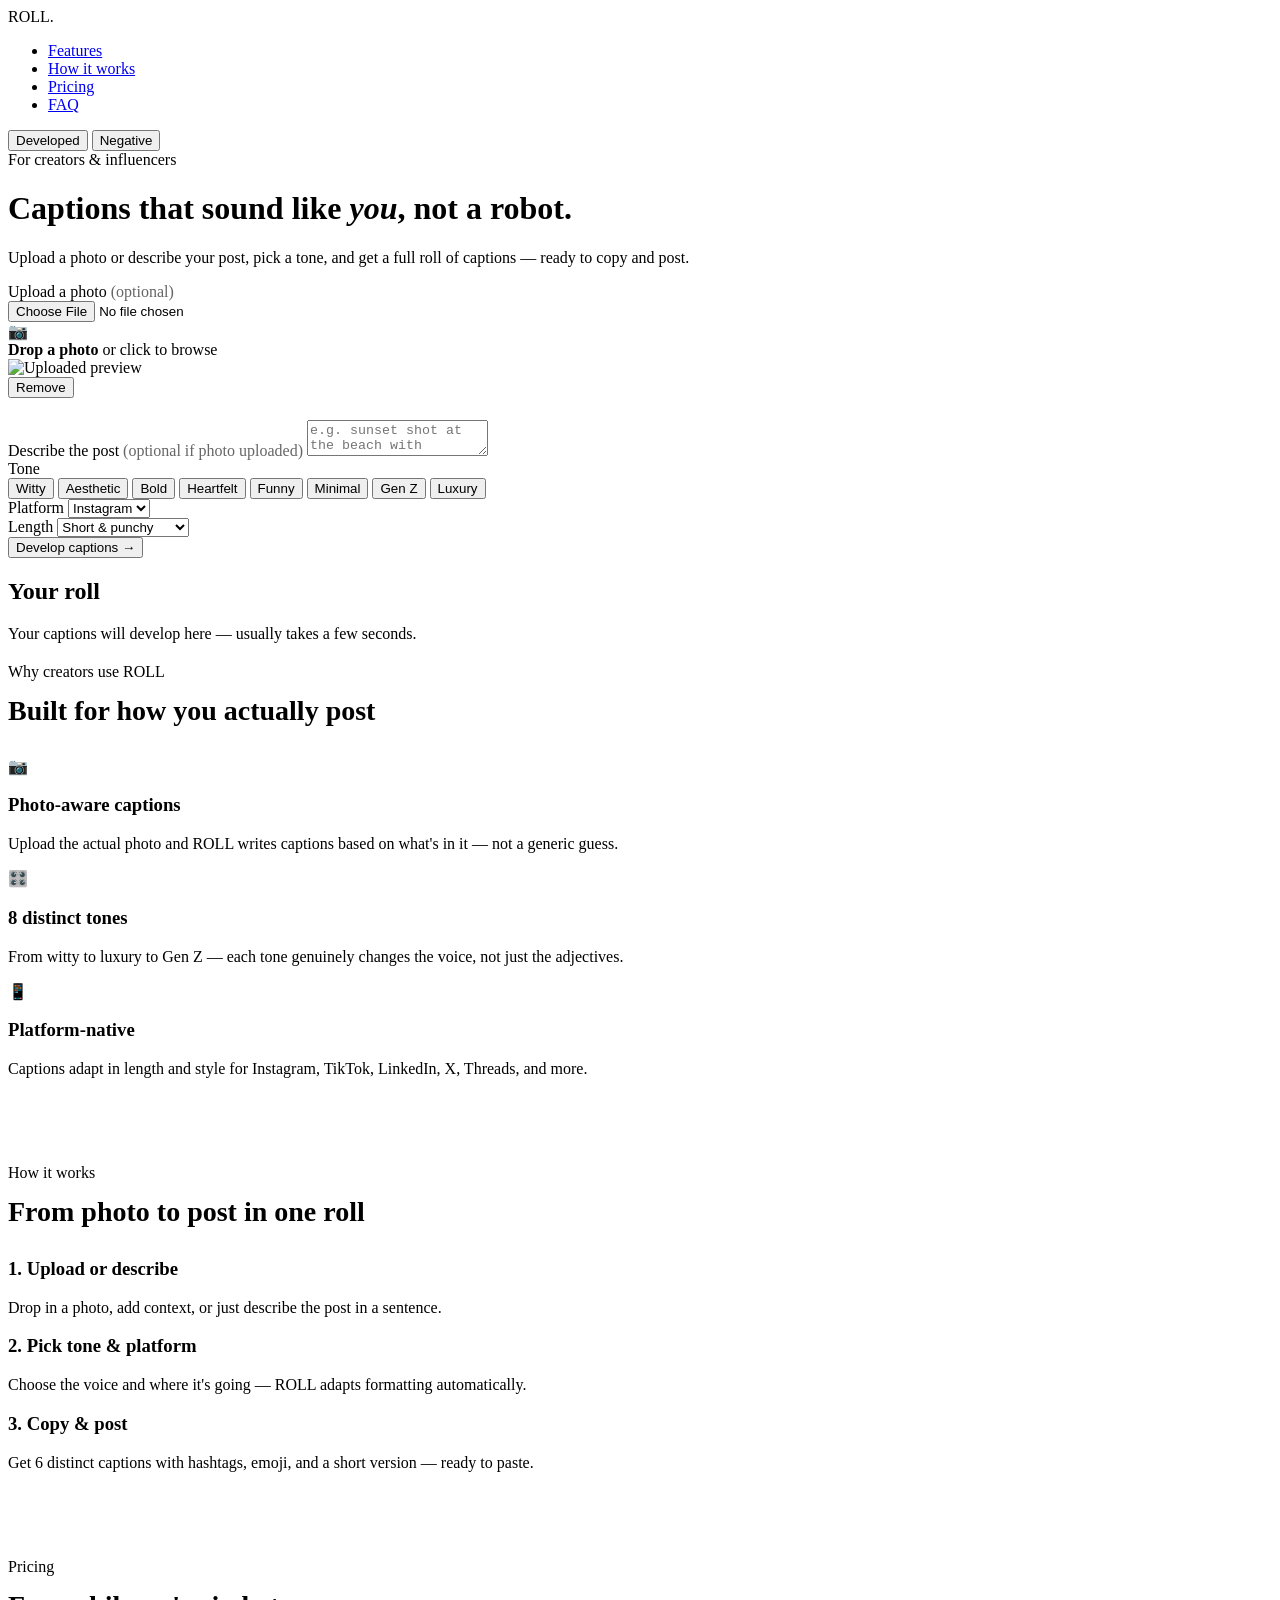
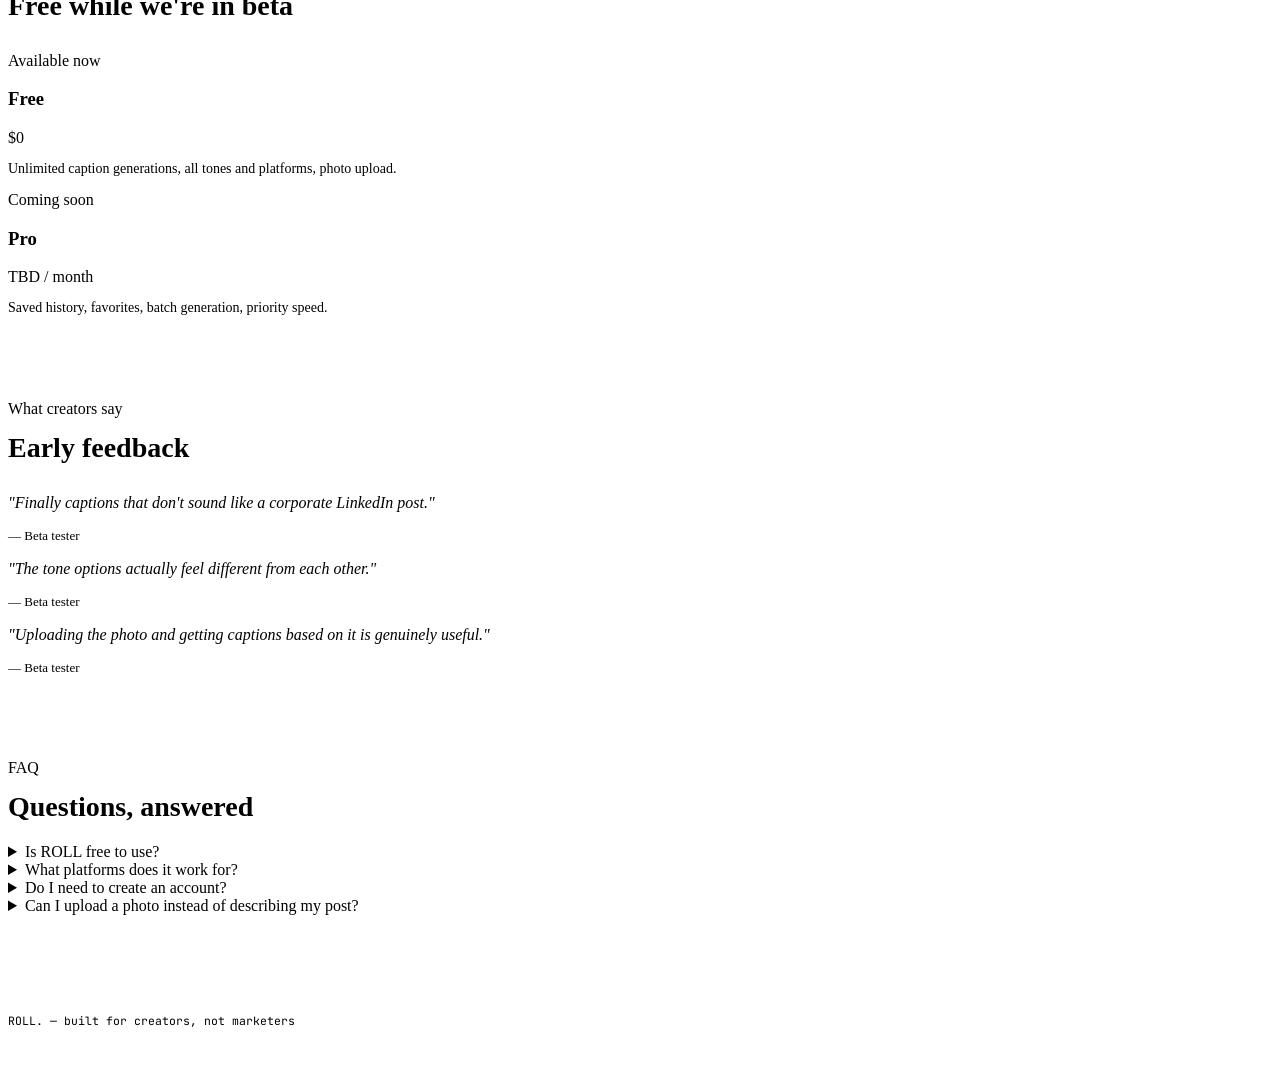
==== roll/index.html @ b5a1255f "Add files via upload" ====
<!DOCTYPE html>
<html lang="en">
<head>
<meta charset="UTF-8">
<meta name="viewport" content="width=device-width, initial-scale=1.0">
<title>ROLL — AI Caption Generator for Influencers &amp; Creators</title>
<meta name="description" content="Free AI caption generator built for influencers and content creators. Upload a photo or describe your post, pick a tone, and get 6 ready-to-post captions with hashtags in seconds.">
<meta name="keywords" content="instagram caption generator, ai caption generator, aesthetic captions, caption generator for influencers">
<link rel="canonical" href="https://rollcaptions.com/">

<meta property="og:title" content="ROLL — AI Caption Generator for Influencers">
<meta property="og:description" content="Upload a photo or describe your post, pick a tone, get 6 ready-to-post captions with hashtags. Free, made for creators.">
<meta property="og:type" content="website">
<meta property="og:url" content="https://rollcaptions.com/">
<meta name="twitter:card" content="summary">
<meta name="twitter:title" content="ROLL — AI Caption Generator for Influencers">
<meta name="twitter:description" content="Free AI caption generator for Instagram, TikTok & more. Built for creators.">

<script type="application/ld+json">
{
  "@context": "https://schema.org",
  "@type": "SoftwareApplication",
  "name": "ROLL",
  "applicationCategory": "MultimediaApplication",
  "operatingSystem": "Web",
  "description": "AI caption generator for influencers and content creators.",
  "offers": { "@type": "Offer", "price": "0", "priceCurrency": "USD" }
}
</script>

<link rel="preconnect" href="https://fonts.googleapis.com">
<link href="https://fonts.googleapis.com/css2?family=Fraunces:ital,opsz,wght@0,9..144,300;0,9..144,500;0,9..144,600;1,9..144,500&family=Inter:wght@400;500;600;700&family=JetBrains+Mono:wght@400;500&display=swap" rel="stylesheet">

<link rel="stylesheet" href="styles/globals.css">
<link rel="stylesheet" href="styles/components.css">
<link rel="stylesheet" href="styles/generator.css">

<script src="https://js.puter.com/v2/"></script>
</head>
<body>

<div class="wrap">

  <!-- ================= NAVBAR ================= -->
  <nav class="navbar">
    <div class="logo"><span class="dot"></span>ROLL.</div>
    <ul class="nav-links">
      <li><a href="#features">Features</a></li>
      <li><a href="#how-it-works">How it works</a></li>
      <li><a href="#pricing">Pricing</a></li>
      <li><a href="#faq">FAQ</a></li>
    </ul>
    <div class="theme-toggle" role="group" aria-label="Theme">
      <button data-theme-btn="developed" class="active" aria-label="Developed theme (light)">Developed</button>
      <button data-theme-btn="negative" aria-label="Negative theme (dark)">Negative</button>
    </div>
  </nav>

  <!-- ================= HERO + LIVE TOOL ================= -->
  <header class="hero">
    <div class="eyebrow" style="justify-content:center;">For creators &amp; influencers</div>
    <h1>Captions that sound like <em>you</em>, not a robot.</h1>
    <p class="sub">Upload a photo or describe your post, pick a tone, and get a full roll of captions — ready to copy and post.</p>
  </header>

  <section class="studio card" id="tool">
    <label class="field-label" for="dropzone">Upload a photo <span style="opacity:.6;">(optional)</span></label>
    <div class="dropzone" id="dropzone" tabindex="0">
      <input type="file" id="fileInput" accept="image/*" aria-label="Upload a photo">
      <div class="dz-icon">📷</div>
      <div class="dz-text"><strong>Drop a photo</strong> or click to browse</div>
    </div>
    <div class="preview-wrap" id="previewWrap">
      <img id="previewImg" alt="Uploaded preview">
      <div class="preview-meta" id="previewMeta"></div>
      <button class="preview-remove" id="previewRemove">Remove</button>
    </div>

    <div style="margin-top:22px;">
      <label class="field-label" for="desc">Describe the post <span style="opacity:.6;">(optional if photo uploaded)</span></label>
      <textarea id="desc" placeholder="e.g. sunset shot at the beach with friends, golden hour, feeling grateful..."></textarea>
    </div>

    <div class="row">
      <div class="col">
        <label class="field-label">Tone</label>
        <div class="chips">
          <button class="chip active" data-tone="Witty & playful">Witty</button>
          <button class="chip" data-tone="Aesthetic & poetic">Aesthetic</button>
          <button class="chip" data-tone="Bold & confident">Bold</button>
          <button class="chip" data-tone="Heartfelt & genuine">Heartfelt</button>
          <button class="chip" data-tone="Funny & sarcastic">Funny</button>
          <button class="chip" data-tone="Minimal & clean">Minimal</button>
          <button class="chip" data-tone="Gen Z">Gen Z</button>
          <button class="chip" data-tone="Luxury & elevated">Luxury</button>
        </div>
      </div>
    </div>

    <div class="row">
      <div class="col">
        <label class="field-label" for="platform">Platform</label>
        <select id="platform">
          <option>Instagram</option>
          <option>TikTok</option>
          <option>LinkedIn</option>
          <option>Twitter / X</option>
          <option>Threads</option>
          <option>Facebook</option>
          <option>Pinterest</option>
        </select>
      </div>
      <div class="col">
        <label class="field-label" for="length">Length</label>
        <select id="length">
          <option>Short &amp; punchy</option>
          <option>Medium</option>
          <option>Long &amp; storytelling</option>
        </select>
      </div>
    </div>

    <div class="generate-row">
      <button class="btn btn-primary" id="genBtn">
        <span id="genLabel">Develop captions →</span>
      </button>
      <span class="status" id="status"></span>
    </div>
  </section>

  <!-- ================= RESULTS ================= -->
  <section class="results">
    <div class="results-head">
      <h2>Your roll</h2>
      <span class="results-count" id="resultsCount"></span>
    </div>
    <div class="filmstrip" id="filmstrip">
      <div class="empty">Your captions will develop here — usually takes a few seconds.</div>
    </div>
  </section>

  <!-- ================= FEATURES ================= -->
  <section id="features" style="padding:20px 0 70px;">
    <div class="eyebrow">Why creators use ROLL</div>
    <h2 style="font-size:28px; margin:14px 0 30px;">Built for how you actually post</h2>
    <div class="feature-grid">
      <div class="feature-card">
        <div class="icon">📷</div>
        <h3>Photo-aware captions</h3>
        <p>Upload the actual photo and ROLL writes captions based on what's in it — not a generic guess.</p>
      </div>
      <div class="feature-card">
        <div class="icon">🎛️</div>
        <h3>8 distinct tones</h3>
        <p>From witty to luxury to Gen Z — each tone genuinely changes the voice, not just the adjectives.</p>
      </div>
      <div class="feature-card">
        <div class="icon">📱</div>
        <h3>Platform-native</h3>
        <p>Captions adapt in length and style for Instagram, TikTok, LinkedIn, X, Threads, and more.</p>
      </div>
    </div>
  </section>

  <!-- ================= HOW IT WORKS ================= -->
  <section id="how-it-works" style="padding:0 0 70px;">
    <div class="eyebrow">How it works</div>
    <h2 style="font-size:28px; margin:14px 0 30px;">From photo to post in one roll</h2>
    <div class="feature-grid">
      <div class="feature-card">
        <h3>1. Upload or describe</h3>
        <p>Drop in a photo, add context, or just describe the post in a sentence.</p>
      </div>
      <div class="feature-card">
        <h3>2. Pick tone &amp; platform</h3>
        <p>Choose the voice and where it's going — ROLL adapts formatting automatically.</p>
      </div>
      <div class="feature-card">
        <h3>3. Copy &amp; post</h3>
        <p>Get 6 distinct captions with hashtags, emoji, and a short version — ready to paste.</p>
      </div>
    </div>
  </section>

  <!-- ================= PRICING (placeholder) ================= -->
  <section id="pricing" style="padding:0 0 70px;">
    <div class="eyebrow">Pricing</div>
    <h2 style="font-size:28px; margin:14px 0 30px;">Free while we're in beta</h2>
    <div class="pricing-grid">
      <div class="pricing-card">
        <span class="badge-soon">Available now</span>
        <h3>Free</h3>
        <div class="price">$0</div>
        <p style="color:var(--ink-dim); font-size:14px;">Unlimited caption generations, all tones and platforms, photo upload.</p>
      </div>
      <div class="pricing-card featured">
        <span class="badge-soon">Coming soon</span>
        <h3>Pro</h3>
        <div class="price">TBD <span>/ month</span></div>
        <p style="color:var(--ink-dim); font-size:14px;">Saved history, favorites, batch generation, priority speed.</p>
      </div>
    </div>
  </section>

  <!-- ================= TESTIMONIALS (placeholder) ================= -->
  <section style="padding:0 0 70px;">
    <div class="eyebrow">What creators say</div>
    <h2 style="font-size:28px; margin:14px 0 30px;">Early feedback</h2>
    <div class="feature-grid">
      <div class="feature-card">
        <p style="font-style:italic; color:var(--ink);">"Finally captions that don't sound like a corporate LinkedIn post."</p>
        <p style="margin-top:12px; font-size:13px;">— Beta tester</p>
      </div>
      <div class="feature-card">
        <p style="font-style:italic; color:var(--ink);">"The tone options actually feel different from each other."</p>
        <p style="margin-top:12px; font-size:13px;">— Beta tester</p>
      </div>
      <div class="feature-card">
        <p style="font-style:italic; color:var(--ink);">"Uploading the photo and getting captions based on it is genuinely useful."</p>
        <p style="margin-top:12px; font-size:13px;">— Beta tester</p>
      </div>
    </div>
  </section>

  <!-- ================= FAQ ================= -->
  <section id="faq" style="padding:0 0 70px; max-width:680px;">
    <div class="eyebrow">FAQ</div>
    <h2 style="font-size:28px; margin:14px 0 20px;">Questions, answered</h2>

    <details class="faq-item">
      <summary>Is ROLL free to use?</summary>
      <p>Yes. ROLL is free with no signup fees and no watermarks on your captions.</p>
    </details>
    <details class="faq-item">
      <summary>What platforms does it work for?</summary>
      <p>Instagram, TikTok, LinkedIn, Twitter/X, Threads, Facebook, and Pinterest — captions adjust in length and style to match each one.</p>
    </details>
    <details class="faq-item">
      <summary>Do I need to create an account?</summary>
      <p>You'll get a quick one-time sign-in prompt the first time you generate captions — this keeps the tool free for everyone. After that, you're set.</p>
    </details>
    <details class="faq-item">
      <summary>Can I upload a photo instead of describing my post?</summary>
      <p>Yes — drop a photo into the upload area and ROLL will base the captions on what's actually in the image.</p>
    </details>
  </section>

  <!-- ================= FOOTER ================= -->
  <footer style="border-top:1px solid var(--line); padding:28px 0 48px; font-family:'JetBrains Mono',monospace; font-size:11.5px; color:var(--ink-dim);">
    ROLL. — built for creators, not marketers
  </footer>

</div>

<script src="js/theme.js"></script>
<script src="js/aiService.js"></script>
<script src="js/upload.js"></script>
<script src="js/ui.js"></script>
<script src="js/generator.js"></script>
<script src="js/app.js"></script>

</body>
</html>
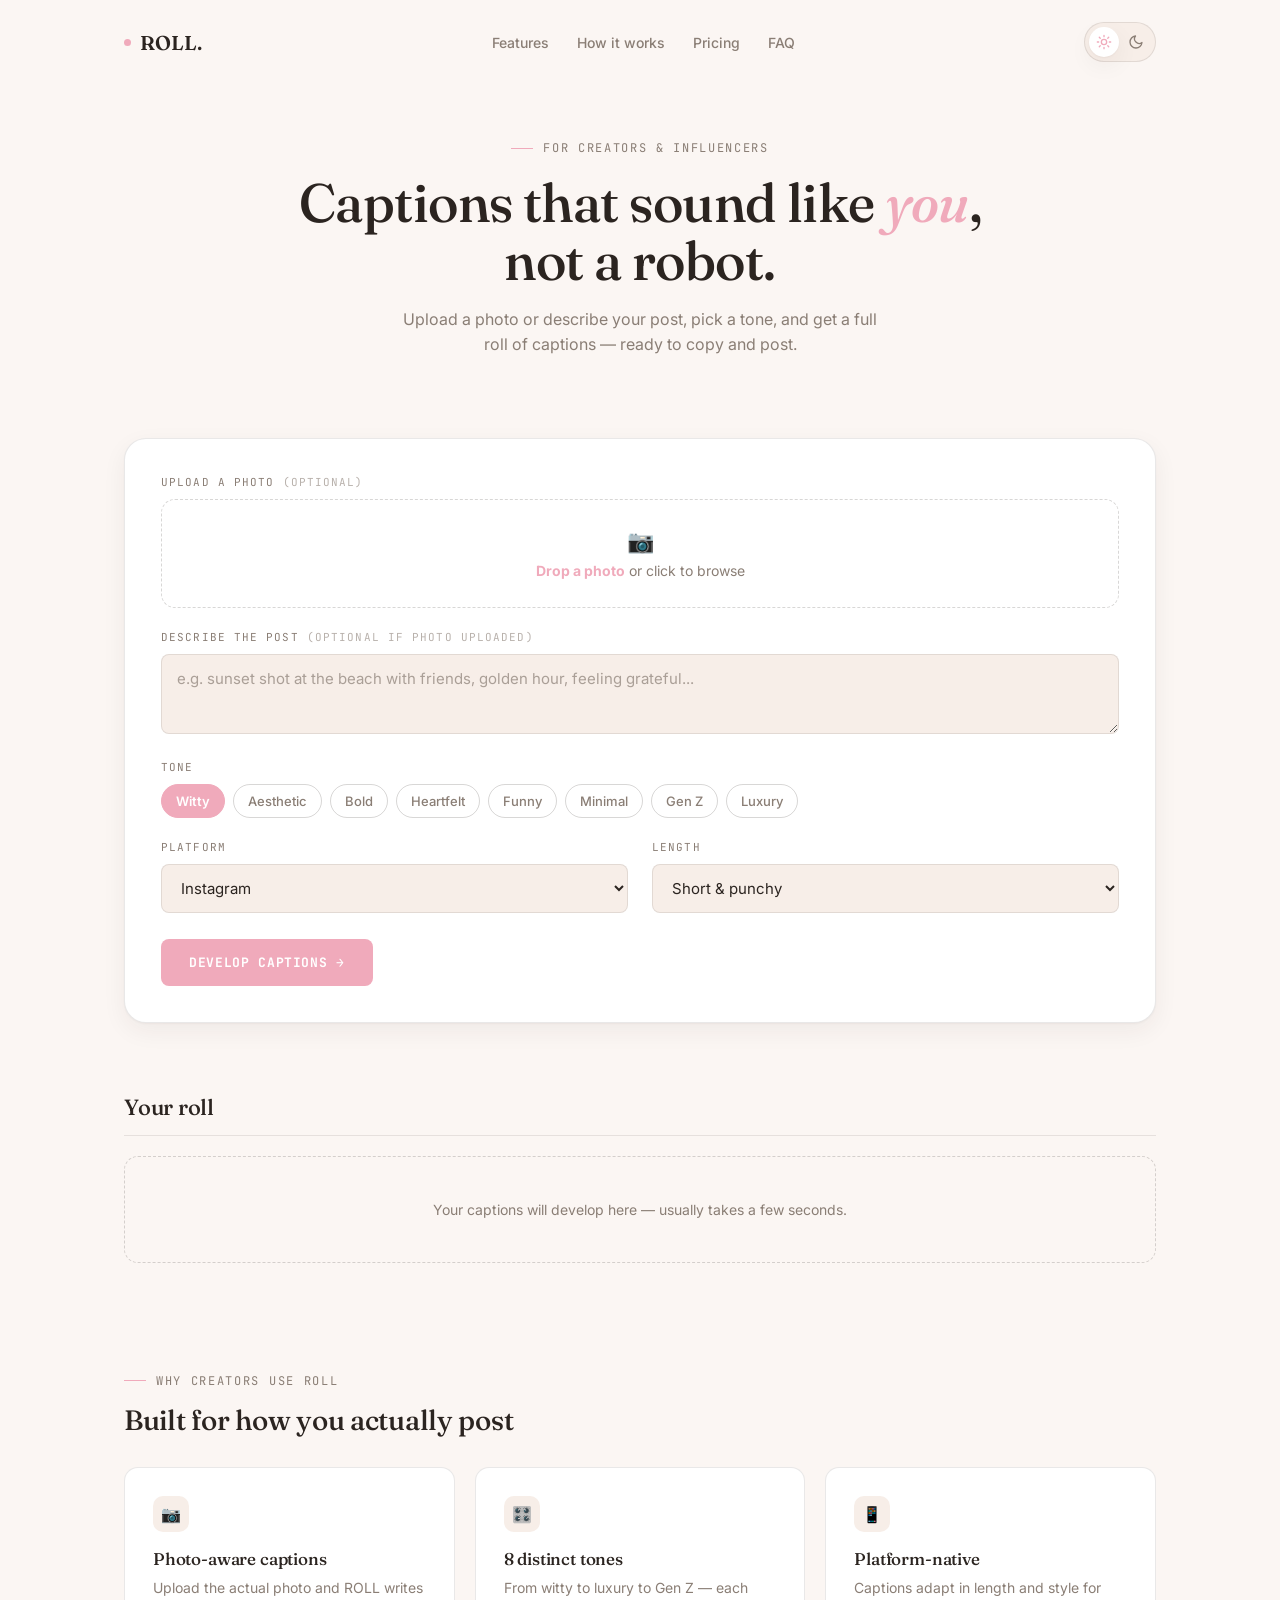
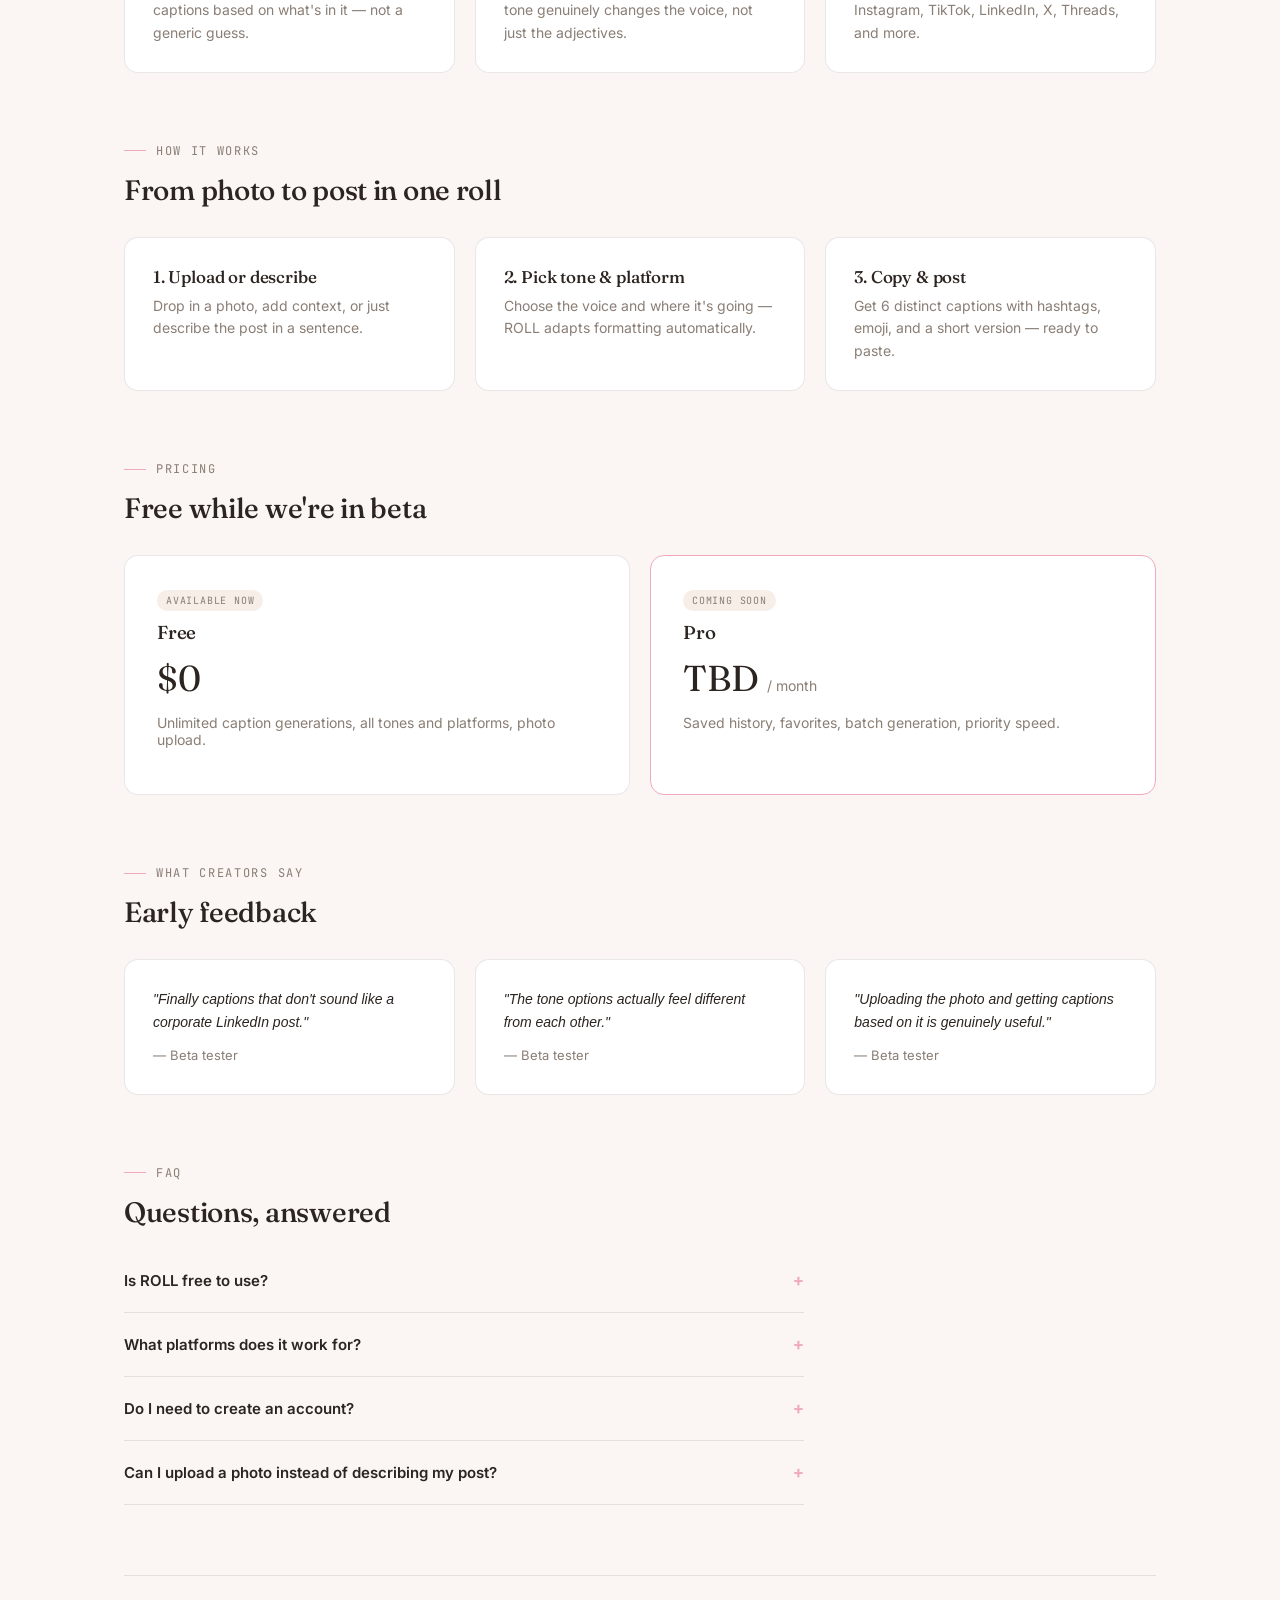
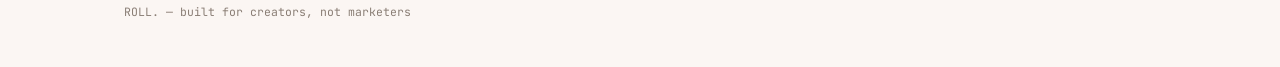
==== commit 8735fd02: "Update index.html" ====
--- a/roll/index.html
+++ b/roll/index.html
@@ -51,8 +51,12 @@
       <li><a href="#faq">FAQ</a></li>
     </ul>
     <div class="theme-toggle" role="group" aria-label="Theme">
-      <button data-theme-btn="developed" class="active" aria-label="Developed theme (light)">Developed</button>
-      <button data-theme-btn="negative" aria-label="Negative theme (dark)">Negative</button>
+      <button data-theme-btn="developed" class="active" aria-label="Light theme" title="Light">
+        <svg width="16" height="16" viewBox="0 0 24 24" fill="none" stroke="currentColor" stroke-width="2" stroke-linecap="round" stroke-linejoin="round"><circle cx="12" cy="12" r="4"></circle><path d="M12 2v2M12 20v2M4.93 4.93l1.41 1.41M17.66 17.66l1.41 1.41M2 12h2M20 12h2M6.34 17.66l-1.41 1.41M19.07 4.93l-1.41 1.41"></path></svg>
+      </button>
+      <button data-theme-btn="negative" aria-label="Dark theme" title="Dark">
+        <svg width="16" height="16" viewBox="0 0 24 24" fill="none" stroke="currentColor" stroke-width="2" stroke-linecap="round" stroke-linejoin="round"><path d="M21 12.79A9 9 0 1 1 11.21 3 7 7 0 0 0 21 12.79z"></path></svg>
+      </button>
     </div>
   </nav>
 
--- a/roll/styles/globals.css
+++ b/roll/styles/globals.css
@@ -0,0 +1,105 @@
+/* ==========================================================================
+   ROLL — Global tokens
+   Two themes, one metaphor: "Developed" (pastel, default) = finished prints.
+   "Negative" (dark) = unprocessed film. Toggled via [data-theme] on <html>.
+   ========================================================================== */
+
+:root {
+  /* -- Developed (pastel, default) -- */
+  --bg: #FBF6F3;
+  --surface: #FFFFFF;
+  --surface-2: #F7EEE8;
+  --ink: #2B2420;
+  --ink-dim: #8A7E75;
+  --accent: #F0AABB;        /* pastel pink   */
+  --accent-2: #C4B7E8;      /* pastel lavender */
+  --accent-3: #F0C79C;      /* muted peach   */
+  --line: rgba(43, 36, 32, 0.10);
+  --line-strong: rgba(43, 36, 32, 0.18);
+  --shadow: 0 1px 2px rgba(43,36,32,0.04), 0 8px 24px rgba(43,36,32,0.06);
+  --radius-sm: 8px;
+  --radius-md: 14px;
+  --radius-lg: 22px;
+}
+
+[data-theme="negative"] {
+  --bg: #120F0D;
+  --surface: #1C1815;
+  --surface-2: #251F1A;
+  --ink: #F5EFE4;
+  --ink-dim: #B7AB9C;
+  --accent: #FF6B5E;        /* coral flash */
+  --accent-2: #9A8FDB;      /* violet      */
+  --accent-3: #F0BD3E;      /* gold        */
+  --line: rgba(245, 239, 228, 0.12);
+  --line-strong: rgba(245, 239, 228, 0.22);
+  --shadow: 0 1px 2px rgba(0,0,0,0.3), 0 12px 32px rgba(0,0,0,0.35);
+}
+
+*, *::before, *::after { box-sizing: border-box; }
+
+html {
+  scroll-behavior: smooth;
+}
+
+body {
+  margin: 0;
+  background: var(--bg);
+  color: var(--ink);
+  font-family: 'Inter', -apple-system, sans-serif;
+  -webkit-font-smoothing: antialiased;
+  transition: background-color .35s ease, color .35s ease;
+}
+
+::selection { background: var(--accent); color: var(--surface); }
+
+img { max-width: 100%; display: block; }
+button { font-family: inherit; }
+a { color: inherit; }
+
+.wrap {
+  max-width: 1080px;
+  margin: 0 auto;
+  padding: 0 24px;
+}
+
+/* Type scale */
+h1, h2, h3 {
+  font-family: 'Fraunces', serif;
+  font-weight: 500;
+  letter-spacing: -0.01em;
+  margin: 0;
+}
+h1 em, h2 em { font-style: italic; color: var(--accent); }
+
+.eyebrow {
+  font-family: 'JetBrains Mono', monospace;
+  font-size: 12px;
+  letter-spacing: 0.14em;
+  text-transform: uppercase;
+  color: var(--ink-dim);
+  display: flex;
+  align-items: center;
+  gap: 10px;
+}
+.eyebrow::before {
+  content: "";
+  width: 22px;
+  height: 1px;
+  background: var(--accent);
+}
+
+/* Focus visibility — accessibility floor */
+:focus-visible {
+  outline: 2px solid var(--accent);
+  outline-offset: 2px;
+}
+
+@media (prefers-reduced-motion: reduce) {
+  *, *::before, *::after {
+    animation-duration: 0.01ms !important;
+    animation-iteration-count: 1 !important;
+    transition-duration: 0.01ms !important;
+    scroll-behavior: auto !important;
+  }
+}
--- a/roll/styles/components.css
+++ b/roll/styles/components.css
@@ -0,0 +1,214 @@
+/* ==========================================================================
+   ROLL — Components
+   ========================================================================== */
+
+/* -- Navbar -- */
+.navbar {
+  display: flex;
+  align-items: center;
+  justify-content: space-between;
+  padding: 22px 0;
+}
+.logo {
+  font-family: 'Fraunces', serif;
+  font-weight: 600;
+  font-size: 20px;
+  display: flex;
+  align-items: center;
+  gap: 9px;
+}
+.logo .dot {
+  width: 7px; height: 7px;
+  border-radius: 50%;
+  background: var(--accent);
+}
+.nav-links {
+  display: flex;
+  gap: 28px;
+  font-size: 14px;
+  font-weight: 500;
+  list-style: none;
+  margin: 0; padding: 0;
+}
+.nav-links a { text-decoration: none; color: var(--ink-dim); transition: color .2s; }
+.nav-links a:hover { color: var(--ink); }
+
+/* -- Theme toggle -- */
+.theme-toggle {
+  display: flex;
+  align-items: center;
+  gap: 2px;
+  background: var(--surface-2);
+  border: 1px solid var(--line);
+  border-radius: 999px;
+  padding: 4px;
+}
+.theme-toggle button {
+  border: none;
+  background: transparent;
+  width: 30px;
+  height: 30px;
+  display: flex;
+  align-items: center;
+  justify-content: center;
+  border-radius: 50%;
+  cursor: pointer;
+  color: var(--ink-dim);
+  transition: all .2s ease;
+}
+.theme-toggle button.active {
+  background: var(--surface);
+  color: var(--accent);
+  box-shadow: var(--shadow);
+}
+
+/* -- Buttons -- */
+.btn {
+  font-family: 'JetBrains Mono', monospace;
+  font-size: 13px;
+  letter-spacing: 0.05em;
+  text-transform: uppercase;
+  border: none;
+  border-radius: var(--radius-sm);
+  padding: 15px 28px;
+  font-weight: 700;
+  cursor: pointer;
+  display: inline-flex;
+  align-items: center;
+  gap: 10px;
+  transition: transform .15s ease, box-shadow .15s ease, opacity .15s ease;
+}
+.btn-primary {
+  background: var(--accent);
+  color: var(--surface);
+}
+.btn-primary:hover { transform: translateY(-1px); box-shadow: var(--shadow); }
+.btn-primary:disabled { opacity: 0.5; cursor: not-allowed; transform: none; box-shadow: none; }
+.btn-ghost {
+  background: transparent;
+  border: 1px solid var(--line-strong);
+  color: var(--ink);
+}
+.btn-ghost:hover { border-color: var(--accent); color: var(--accent); }
+
+/* -- Chips (tone selector) -- */
+.chip {
+  font-family: 'Inter', sans-serif;
+  font-size: 13px;
+  font-weight: 500;
+  padding: 8px 14px;
+  border-radius: 999px;
+  border: 1px solid var(--line-strong);
+  background: transparent;
+  color: var(--ink-dim);
+  cursor: pointer;
+  transition: all .15s ease;
+}
+.chip:hover { border-color: var(--ink-dim); }
+.chip.active {
+  background: var(--accent);
+  border-color: var(--accent);
+  color: var(--surface);
+  font-weight: 600;
+}
+
+/* -- Cards / panels -- */
+.card {
+  background: var(--surface);
+  border: 1px solid var(--line);
+  border-radius: var(--radius-lg);
+  box-shadow: var(--shadow);
+}
+
+/* -- Feature grid -- */
+.feature-grid {
+  display: grid;
+  grid-template-columns: repeat(3, 1fr);
+  gap: 20px;
+}
+.feature-card {
+  padding: 28px;
+  background: var(--surface);
+  border: 1px solid var(--line);
+  border-radius: var(--radius-md);
+}
+.feature-card .icon {
+  width: 36px; height: 36px;
+  border-radius: 10px;
+  background: var(--surface-2);
+  display: flex; align-items: center; justify-content: center;
+  margin-bottom: 16px;
+  font-size: 16px;
+}
+.feature-card h3 { font-size: 17px; margin-bottom: 8px; }
+.feature-card p { font-size: 14px; color: var(--ink-dim); line-height: 1.6; margin: 0; }
+
+/* -- FAQ -- */
+.faq-item {
+  border-bottom: 1px solid var(--line);
+  padding: 20px 0;
+}
+.faq-item summary {
+  cursor: pointer;
+  font-weight: 600;
+  font-size: 15px;
+  list-style: none;
+  display: flex;
+  justify-content: space-between;
+  align-items: center;
+}
+.faq-item summary::-webkit-details-marker { display: none; }
+.faq-item summary::after {
+  content: "+";
+  font-family: 'JetBrains Mono', monospace;
+  color: var(--accent);
+  font-size: 18px;
+  transition: transform .2s ease;
+}
+.faq-item[open] summary::after { transform: rotate(45deg); }
+.faq-item p {
+  color: var(--ink-dim);
+  font-size: 14.5px;
+  line-height: 1.7;
+  margin: 12px 0 0;
+}
+
+/* -- Pricing (placeholder) -- */
+.pricing-grid {
+  display: grid;
+  grid-template-columns: repeat(2, 1fr);
+  gap: 20px;
+}
+.pricing-card {
+  padding: 32px;
+  border-radius: var(--radius-md);
+  border: 1px solid var(--line);
+  background: var(--surface);
+}
+.pricing-card.featured {
+  border-color: var(--accent);
+  position: relative;
+}
+.pricing-card .price {
+  font-family: 'Fraunces', serif;
+  font-size: 36px;
+  margin: 12px 0;
+}
+.pricing-card .price span { font-size: 14px; color: var(--ink-dim); font-family: 'Inter', sans-serif; }
+.badge-soon {
+  font-family: 'JetBrains Mono', monospace;
+  font-size: 10px;
+  letter-spacing: 0.08em;
+  text-transform: uppercase;
+  background: var(--surface-2);
+  color: var(--ink-dim);
+  padding: 4px 9px;
+  border-radius: 999px;
+  display: inline-block;
+  margin-bottom: 10px;
+}
+
+@media (max-width: 760px) {
+  .feature-grid, .pricing-grid { grid-template-columns: 1fr; }
+  .nav-links { display: none; }
+}
--- a/roll/styles/generator.css
+++ b/roll/styles/generator.css
@@ -0,0 +1,214 @@
+/* ==========================================================================
+   ROLL — Generator (the core tool)
+   ========================================================================== */
+
+.hero {
+  padding: 56px 0 40px;
+  text-align: center;
+}
+.hero h1 {
+  font-size: clamp(32px, 5vw, 54px);
+  line-height: 1.08;
+  max-width: 720px;
+  margin: 18px auto 16px;
+}
+.hero .sub {
+  font-size: 16px;
+  color: var(--ink-dim);
+  max-width: 480px;
+  margin: 0 auto;
+  line-height: 1.6;
+}
+
+/* -- Studio (the form) -- */
+.studio {
+  padding: 36px;
+  margin: 40px 0 70px;
+}
+.field-label {
+  font-family: 'JetBrains Mono', monospace;
+  font-size: 11px;
+  letter-spacing: 0.1em;
+  text-transform: uppercase;
+  color: var(--ink-dim);
+  margin-bottom: 10px;
+  display: block;
+}
+
+/* -- Upload dropzone -- */
+.dropzone {
+  border: 1.5px dashed var(--line-strong);
+  border-radius: var(--radius-md);
+  padding: 28px;
+  text-align: center;
+  cursor: pointer;
+  transition: border-color .2s ease, background-color .2s ease;
+  position: relative;
+}
+.dropzone:hover, .dropzone.dragover {
+  border-color: var(--accent);
+  background: var(--surface-2);
+}
+.dropzone input[type="file"] {
+  position: absolute; inset: 0; opacity: 0; cursor: pointer;
+}
+.dropzone .dz-icon {
+  font-size: 22px; margin-bottom: 8px;
+}
+.dropzone .dz-text {
+  font-size: 14px; color: var(--ink-dim);
+}
+.dropzone .dz-text strong { color: var(--accent); }
+
+.preview-wrap {
+  display: none;
+  align-items: center;
+  gap: 16px;
+  border: 1px solid var(--line);
+  border-radius: var(--radius-md);
+  padding: 12px;
+}
+.preview-wrap.active { display: flex; }
+.preview-wrap img {
+  width: 64px; height: 64px;
+  object-fit: cover;
+  border-radius: 8px;
+}
+.preview-meta { flex: 1; font-size: 13px; color: var(--ink-dim); }
+.preview-remove {
+  background: none; border: none; cursor: pointer;
+  color: var(--ink-dim); font-size: 13px;
+  text-decoration: underline;
+}
+
+textarea, select {
+  width: 100%;
+  background: var(--surface-2);
+  border: 1px solid var(--line);
+  border-radius: var(--radius-sm);
+  color: var(--ink);
+  font-family: 'Inter', sans-serif;
+  font-size: 15px;
+  padding: 13px 15px;
+}
+textarea { resize: vertical; min-height: 80px; line-height: 1.5; }
+textarea::placeholder { color: var(--ink-dim); opacity: .7; }
+textarea:focus, select:focus { outline: 2px solid var(--accent); outline-offset: 1px; }
+
+.row { display: flex; gap: 24px; flex-wrap: wrap; margin-top: 22px; }
+.col { flex: 1; min-width: 220px; }
+.chips { display: flex; flex-wrap: wrap; gap: 8px; }
+
+.generate-row {
+  display: flex; align-items: center; gap: 16px;
+  margin-top: 26px; flex-wrap: wrap;
+}
+.status {
+  font-family: 'JetBrains Mono', monospace;
+  font-size: 12px;
+  color: var(--ink-dim);
+}
+.status.err { color: var(--accent); }
+
+/* -- Results -- */
+.results { margin-bottom: 90px; }
+.results-head {
+  display: flex; align-items: baseline; justify-content: space-between;
+  margin-bottom: 20px; padding-bottom: 14px;
+  border-bottom: 1px solid var(--line);
+}
+.results-head h2 { font-size: 22px; }
+.results-count { font-family: 'JetBrains Mono', monospace; font-size: 12px; color: var(--ink-dim); }
+
+.filmstrip { display: flex; flex-direction: column; gap: 14px; }
+
+/* Signature element: "frame" — sprocket holes in Negative theme (unprocessed film),
+   soft print border in Developed theme (finished photo). Same DOM, different finish. */
+.frame {
+  position: relative;
+  background: var(--surface);
+  border: 1px solid var(--line);
+  border-radius: var(--radius-md);
+  padding: 24px 26px 22px;
+  display: flex;
+  gap: 20px;
+  align-items: flex-start;
+  box-shadow: var(--shadow);
+  opacity: 0;
+  transform: translateY(8px);
+  animation: frame-in .4s ease forwards;
+}
+@keyframes frame-in {
+  to { opacity: 1; transform: translateY(0); }
+}
+
+[data-theme="negative"] .frame::before,
+[data-theme="negative"] .frame::after {
+  content: "";
+  position: absolute; left: 0; right: 0; height: 8px;
+  background-image: radial-gradient(circle, var(--bg) 2.5px, transparent 2.6px);
+  background-size: 18px 8px;
+  background-repeat: repeat-x;
+  background-position: 6px center;
+}
+[data-theme="negative"] .frame::before { top: -1px; }
+[data-theme="negative"] .frame::after { bottom: -1px; }
+
+.frame-num {
+  font-family: 'JetBrains Mono', monospace;
+  font-size: 12px;
+  color: var(--accent-3);
+  min-width: 26px;
+  padding-top: 2px;
+}
+.frame-body { flex: 1; }
+.caption-text {
+  font-size: 16px; line-height: 1.55; color: var(--ink);
+  margin: 0 0 12px; white-space: pre-wrap;
+}
+.frame-foot {
+  display: flex; align-items: center; justify-content: space-between;
+  gap: 12px; flex-wrap: wrap;
+}
+.frame-meta {
+  display: flex; gap: 14px; align-items: center; flex-wrap: wrap;
+}
+.hashtags {
+  font-family: 'JetBrains Mono', monospace;
+  font-size: 12.5px; color: var(--accent-2); line-height: 1.5;
+}
+.char-count {
+  font-family: 'JetBrains Mono', monospace;
+  font-size: 11px; color: var(--ink-dim);
+}
+.frame-actions { display: flex; gap: 8px; }
+.icon-btn {
+  font-family: 'Inter', sans-serif; font-size: 12.5px; font-weight: 600;
+  background: transparent; color: var(--ink-dim);
+  border: 1px solid var(--line-strong); border-radius: 999px;
+  padding: 7px 14px; cursor: pointer; white-space: nowrap;
+  transition: all .15s ease;
+}
+.icon-btn:hover { border-color: var(--accent); color: var(--accent); }
+.icon-btn.copied { border-color: var(--accent-3); color: var(--accent-3); }
+
+.empty {
+  padding: 44px 24px; text-align: center; color: var(--ink-dim);
+  font-size: 14px; border: 1px dashed var(--line-strong); border-radius: var(--radius-md);
+}
+.skeleton-frame {
+  height: 92px; border-radius: var(--radius-md);
+  background: linear-gradient(90deg, var(--surface) 25%, var(--surface-2) 37%, var(--surface) 63%);
+  background-size: 400% 100%;
+  animation: shimmer 1.4s ease infinite;
+}
+@keyframes shimmer {
+  0% { background-position: 100% 0; }
+  100% { background-position: 0 0; }
+}
+
+@media (max-width: 640px) {
+  .studio { padding: 22px; }
+  .frame { flex-direction: column; }
+  .feature-grid { grid-template-columns: 1fr; }
+}
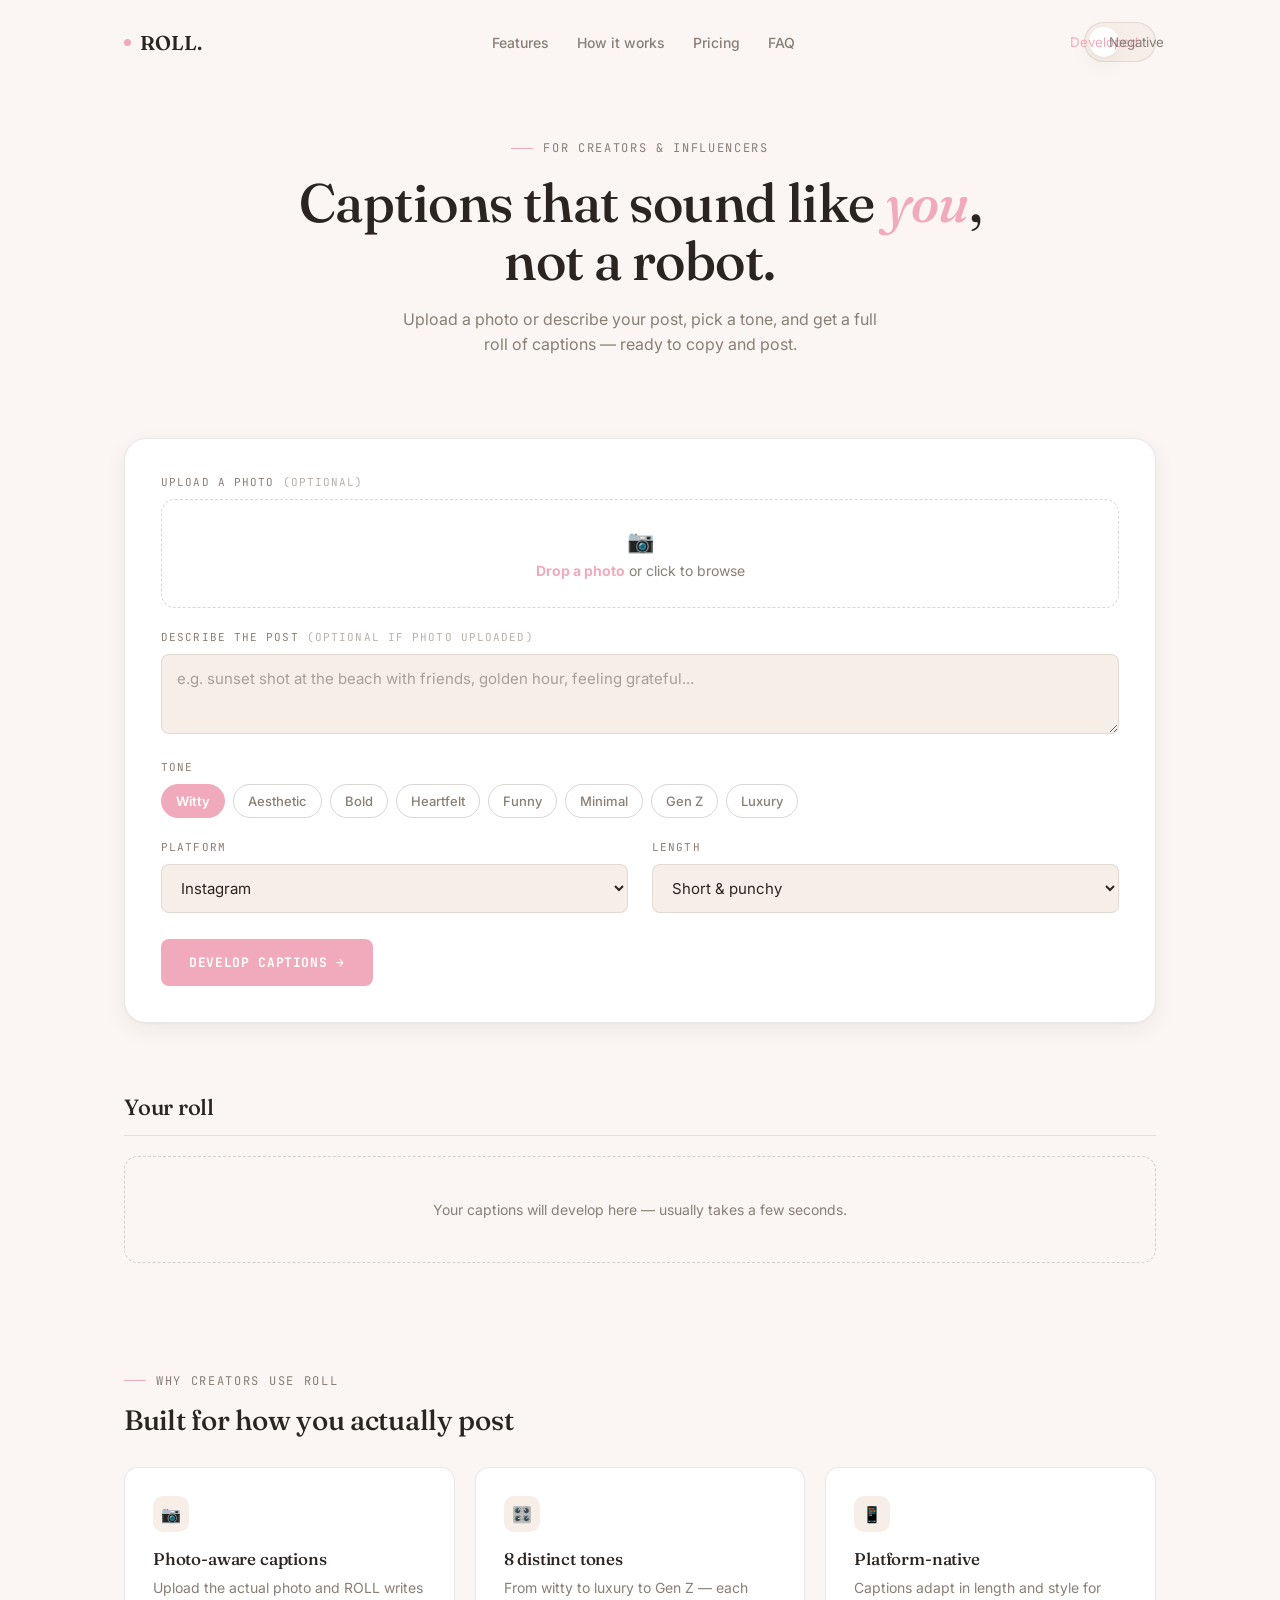
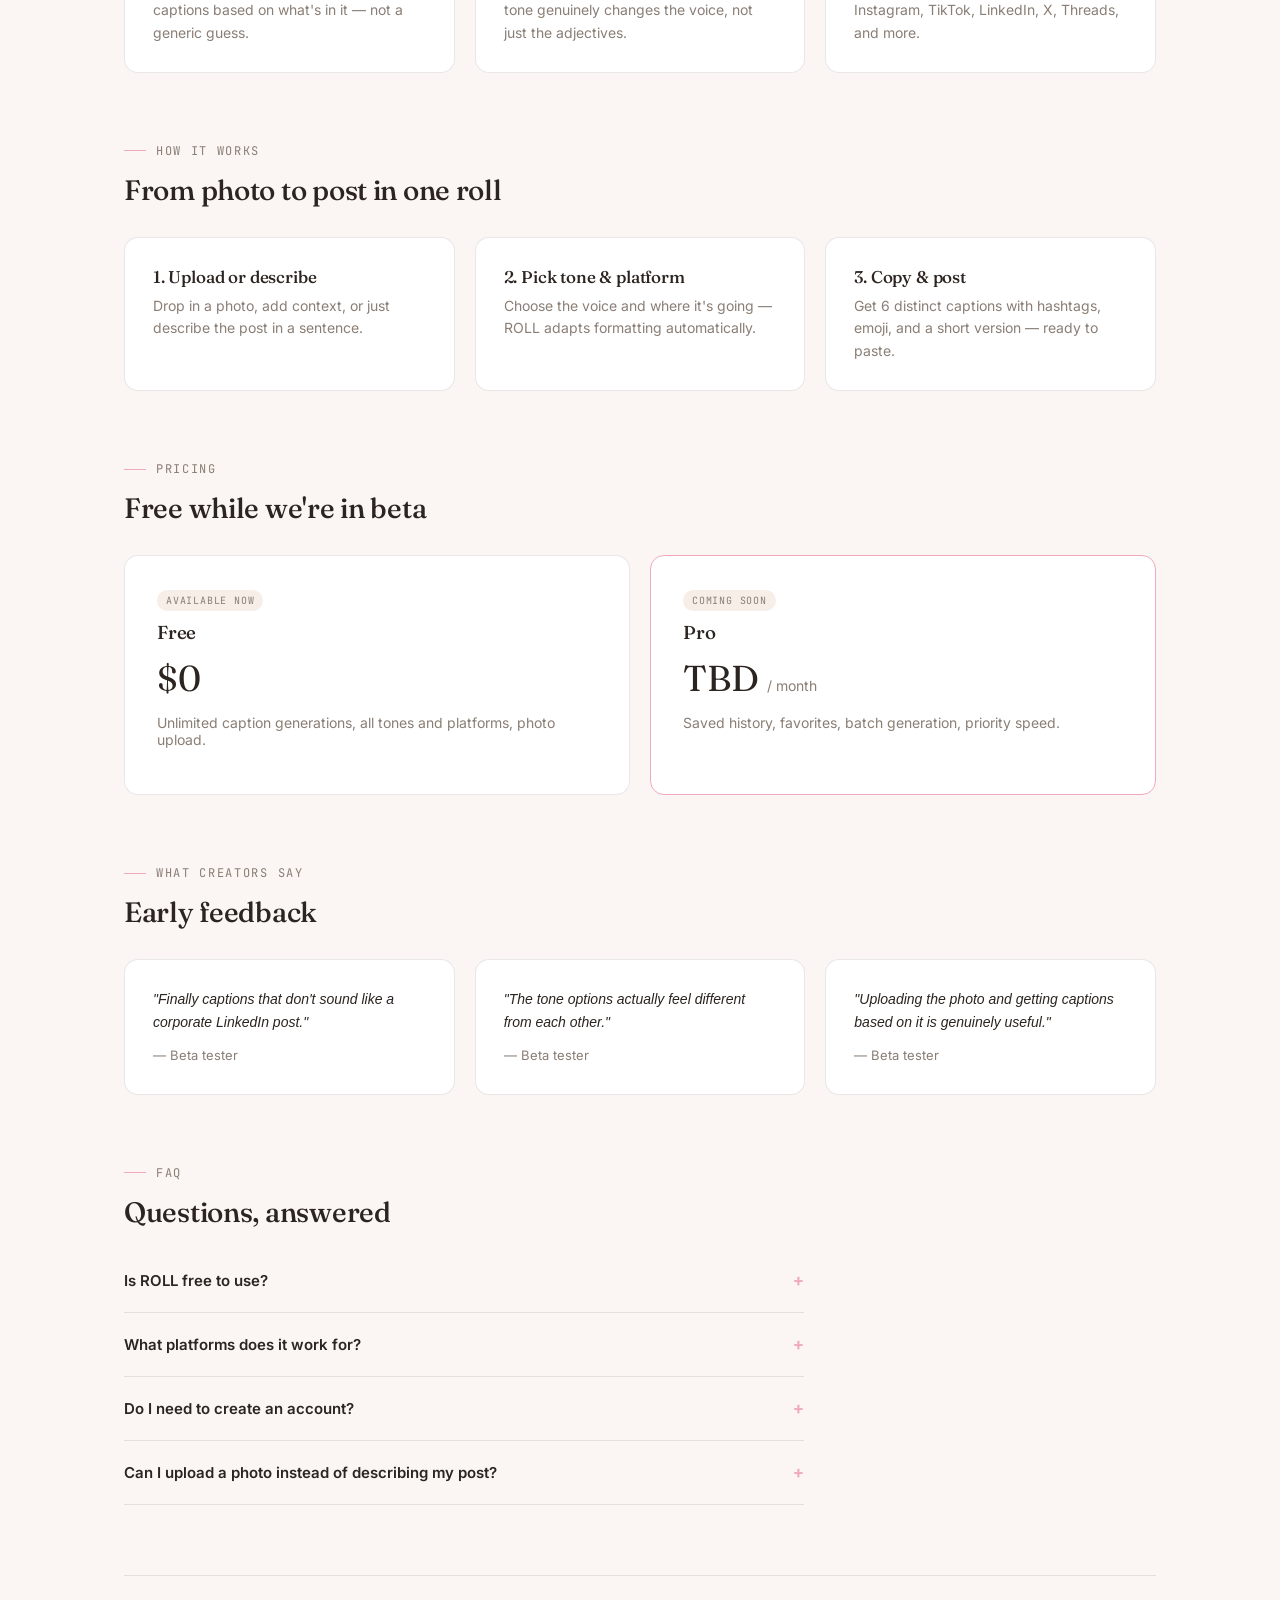
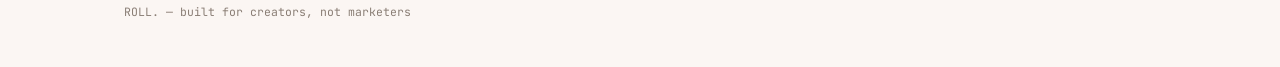
==== commit 0827e6d8: "Add files via upload" ====
--- a/roll/index.html
+++ b/roll/index.html
@@ -51,12 +51,8 @@
       <li><a href="#faq">FAQ</a></li>
     </ul>
     <div class="theme-toggle" role="group" aria-label="Theme">
-      <button data-theme-btn="developed" class="active" aria-label="Light theme" title="Light">
-        <svg width="16" height="16" viewBox="0 0 24 24" fill="none" stroke="currentColor" stroke-width="2" stroke-linecap="round" stroke-linejoin="round"><circle cx="12" cy="12" r="4"></circle><path d="M12 2v2M12 20v2M4.93 4.93l1.41 1.41M17.66 17.66l1.41 1.41M2 12h2M20 12h2M6.34 17.66l-1.41 1.41M19.07 4.93l-1.41 1.41"></path></svg>
-      </button>
-      <button data-theme-btn="negative" aria-label="Dark theme" title="Dark">
-        <svg width="16" height="16" viewBox="0 0 24 24" fill="none" stroke="currentColor" stroke-width="2" stroke-linecap="round" stroke-linejoin="round"><path d="M21 12.79A9 9 0 1 1 11.21 3 7 7 0 0 0 21 12.79z"></path></svg>
-      </button>
+      <button data-theme-btn="developed" class="active" aria-label="Developed theme (light)">Developed</button>
+      <button data-theme-btn="negative" aria-label="Negative theme (dark)">Negative</button>
     </div>
   </nav>
 
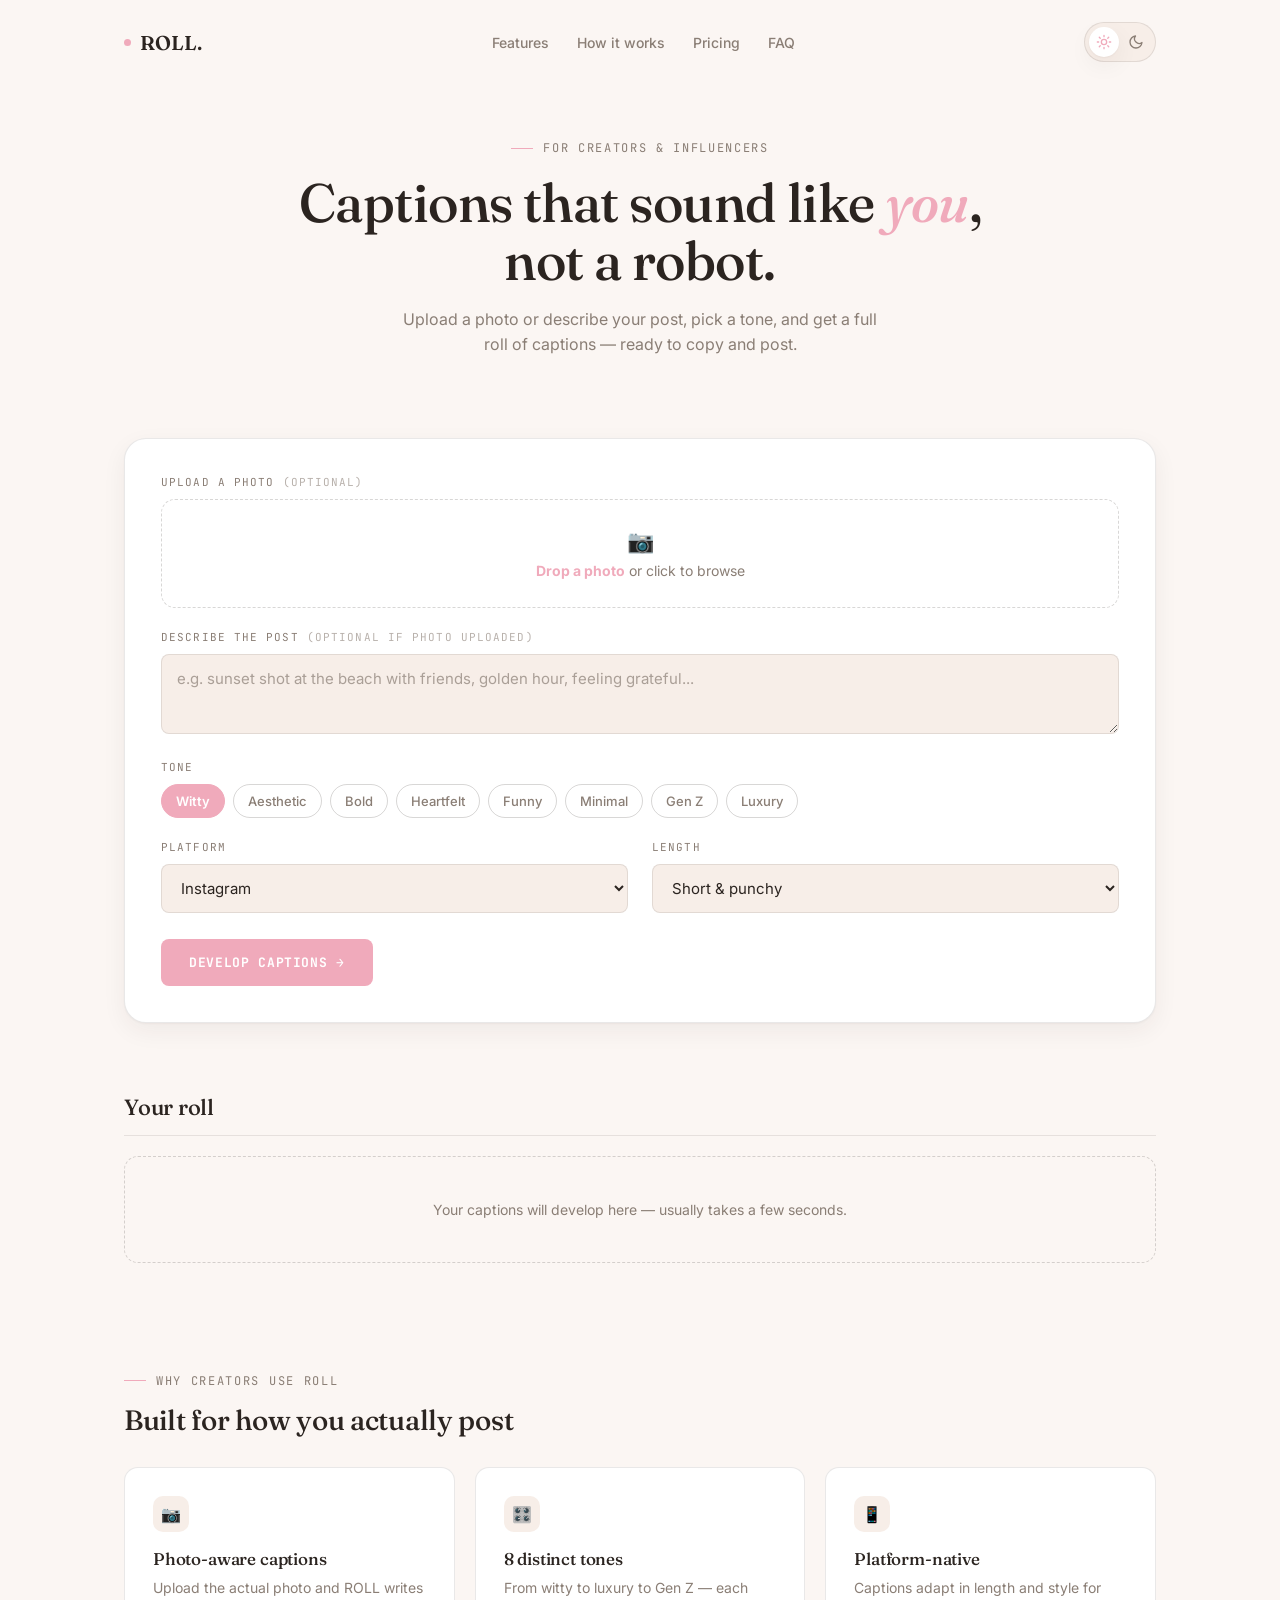
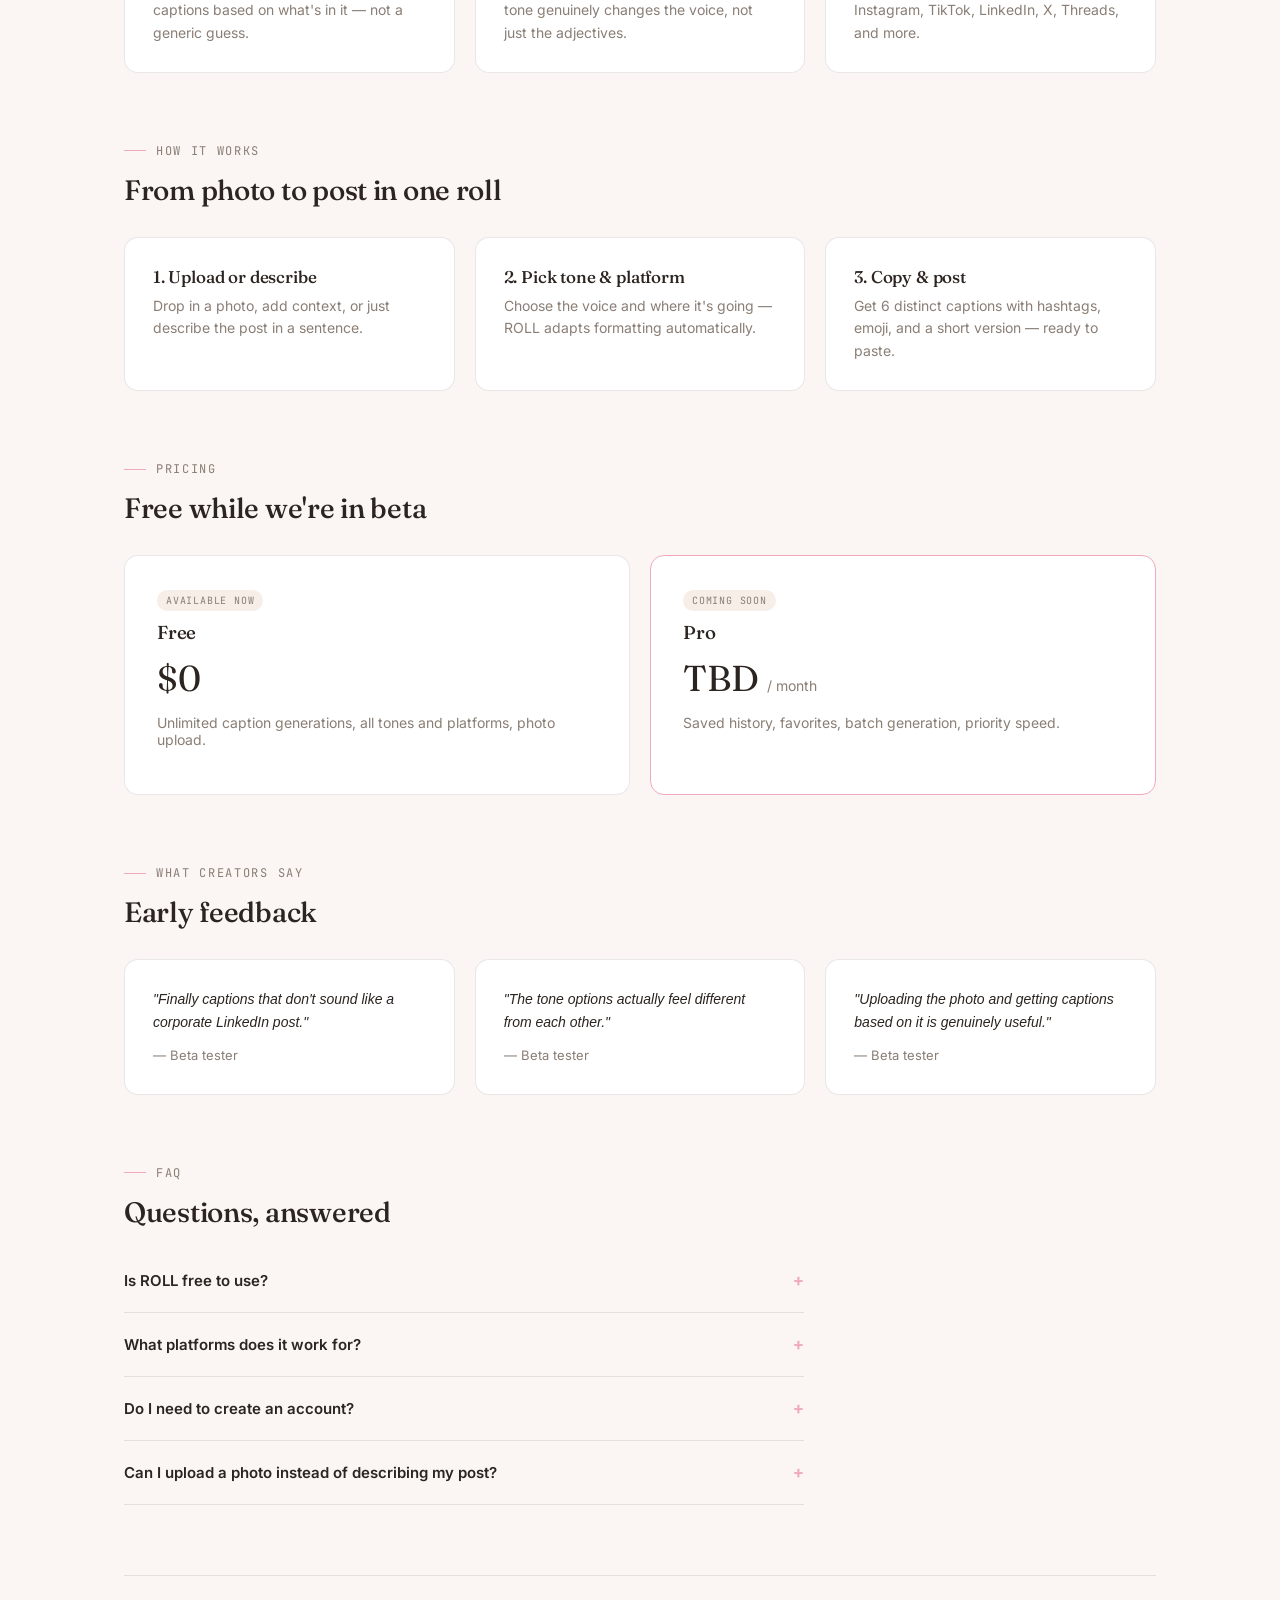
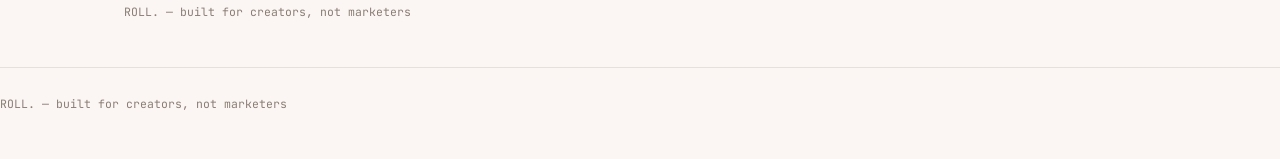
==== commit b00c1a3a: "Update index.html" ====
--- a/roll/index.html
+++ b/roll/index.html
@@ -51,8 +51,12 @@
       <li><a href="#faq">FAQ</a></li>
     </ul>
     <div class="theme-toggle" role="group" aria-label="Theme">
-      <button data-theme-btn="developed" class="active" aria-label="Developed theme (light)">Developed</button>
-      <button data-theme-btn="negative" aria-label="Negative theme (dark)">Negative</button>
+      <button data-theme-btn="developed" class="active" aria-label="Light theme" title="Light">
+        <svg width="16" height="16" viewBox="0 0 24 24" fill="none" stroke="currentColor" stroke-width="2" stroke-linecap="round" stroke-linejoin="round"><circle cx="12" cy="12" r="4"></circle><path d="M12 2v2M12 20v2M4.93 4.93l1.41 1.41M17.66 17.66l1.41 1.41M2 12h2M20 12h2M6.34 17.66l-1.41 1.41M19.07 4.93l-1.41 1.41"></path></svg>
+      </button>
+      <button data-theme-btn="negative" aria-label="Dark theme" title="Dark">
+        <svg width="16" height="16" viewBox="0 0 24 24" fill="none" stroke="currentColor" stroke-width="2" stroke-linecap="round" stroke-linejoin="round"><path d="M21 12.79A9 9 0 1 1 11.21 3 7 7 0 0 0 21 12.79z"></path></svg>
+      </button>
     </div>
   </nav>
 
@@ -261,3 +265,19 @@
 
 </body>
 </html>
+  <!-- ================= FOOTER ================= -->
+  <footer style="border-top:1px solid var(--line); padding:28px 0 48px; font-family:'JetBrains Mono',monospace; font-size:11.5px; color:var(--ink-dim);">
+    ROLL. — built for creators, not marketers
+  </footer>
+
+</div>
+
+<script src="js/theme.js"></script>
+<script src="js/aiService.js"></script>
+<script src="js/upload.js"></script>
+<script src="js/ui.js"></script>
+<script src="js/generator.js"></script>
+<script src="js/app.js"></script>
+
+</body>
+</html>
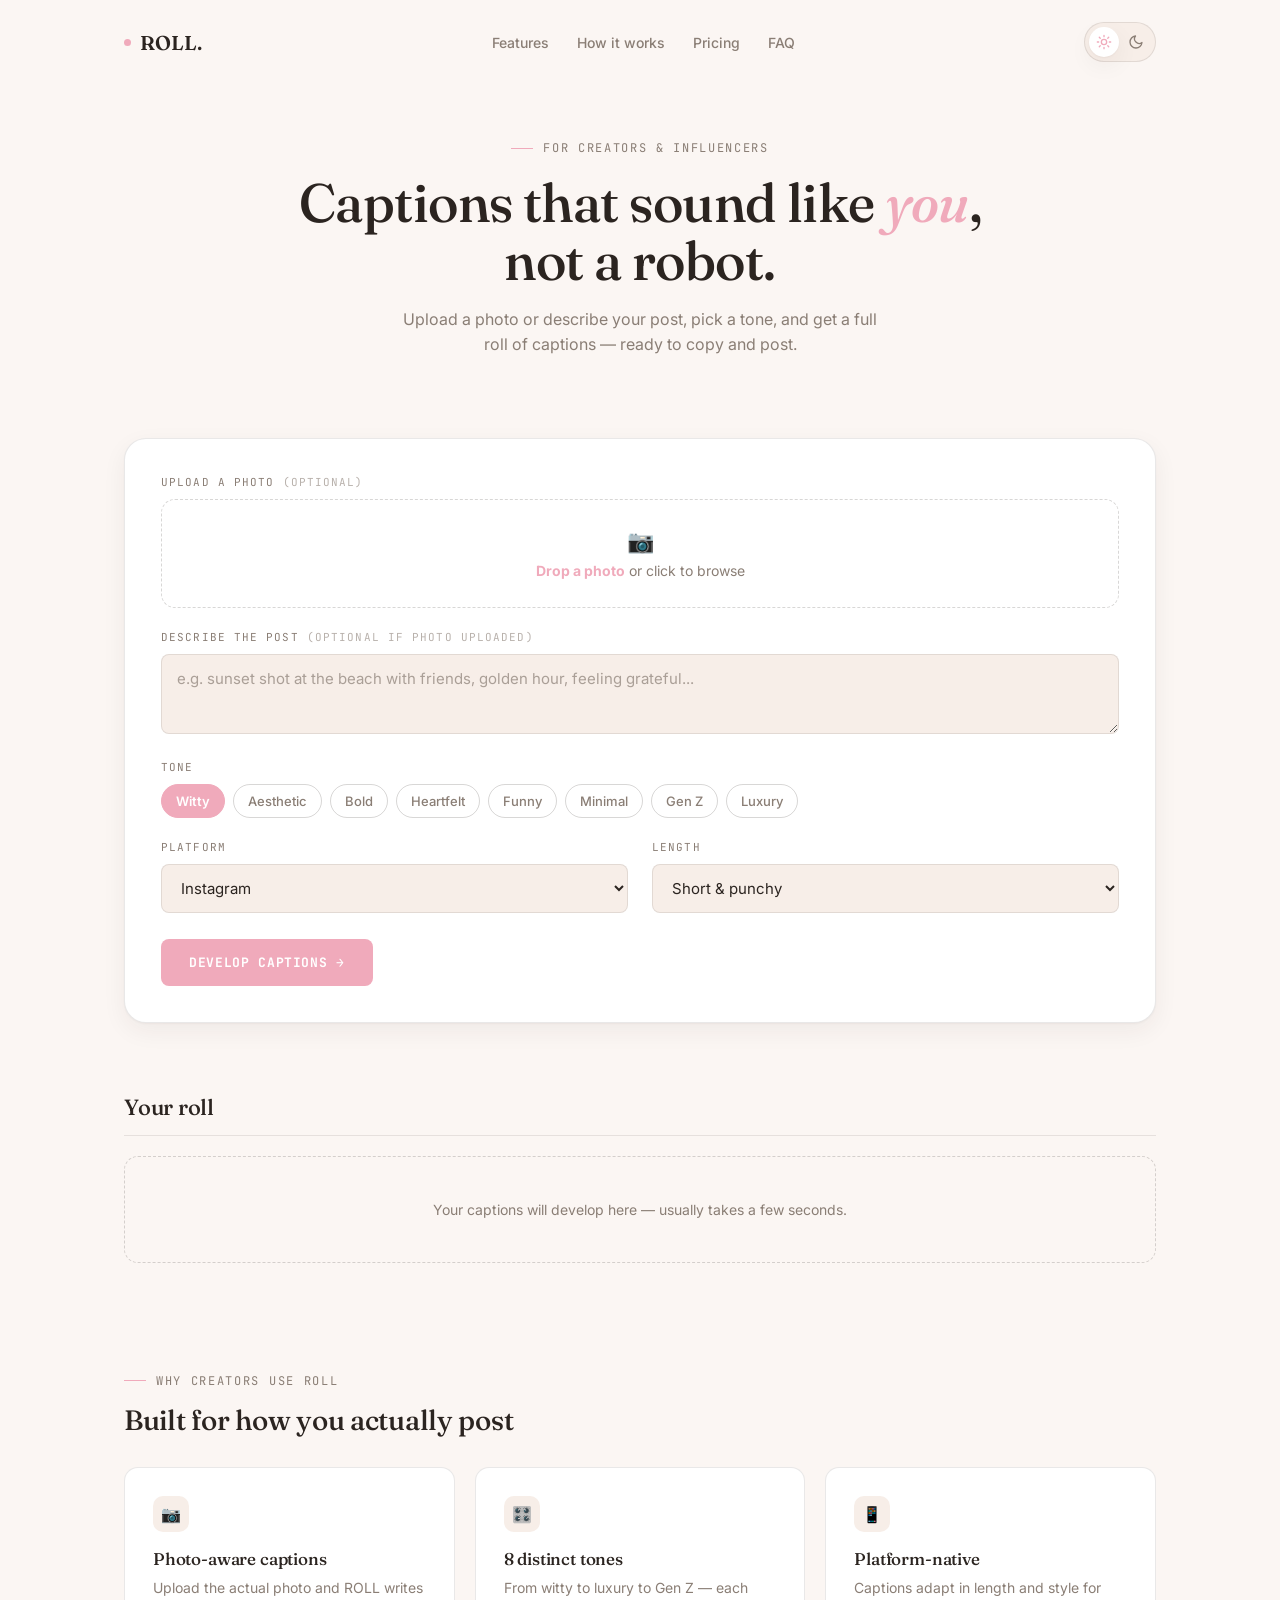
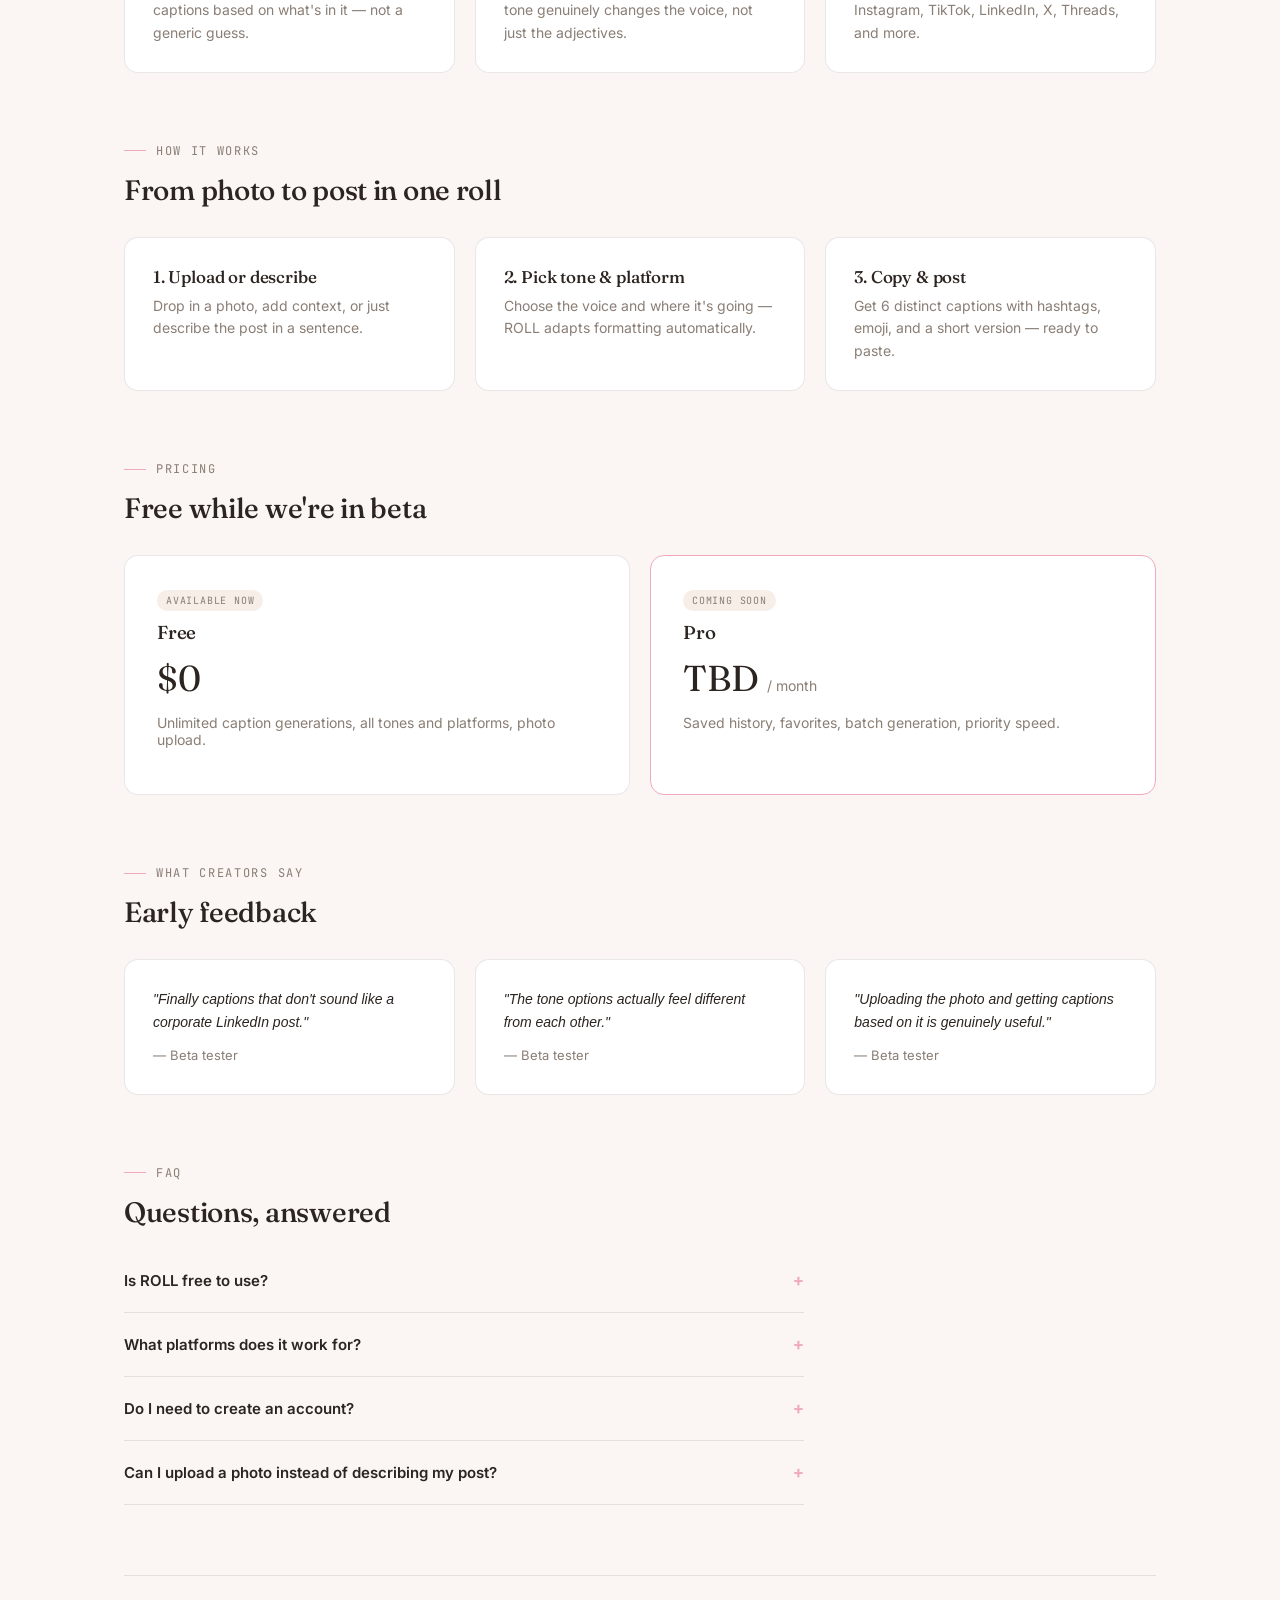
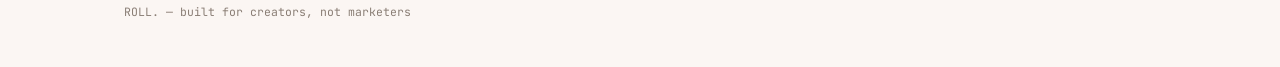
==== commit 4b364381: "Update index.html" ====
--- a/roll/index.html
+++ b/roll/index.html
@@ -34,14 +34,11 @@
 <link rel="stylesheet" href="styles/globals.css">
 <link rel="stylesheet" href="styles/components.css">
 <link rel="stylesheet" href="styles/generator.css">
-
-<script src="https://js.puter.com/v2/"></script>
 </head>
 <body>
 
 <div class="wrap">
 
-  <!-- ================= NAVBAR ================= -->
   <nav class="navbar">
     <div class="logo"><span class="dot"></span>ROLL.</div>
     <ul class="nav-links">
@@ -60,7 +57,6 @@
     </div>
   </nav>
 
-  <!-- ================= HERO + LIVE TOOL ================= -->
   <header class="hero">
     <div class="eyebrow" style="justify-content:center;">For creators &amp; influencers</div>
     <h1>Captions that sound like <em>you</em>, not a robot.</h1>
@@ -132,7 +128,6 @@
     </div>
   </section>
 
-  <!-- ================= RESULTS ================= -->
   <section class="results">
     <div class="results-head">
       <h2>Your roll</h2>
@@ -143,7 +138,6 @@
     </div>
   </section>
 
-  <!-- ================= FEATURES ================= -->
   <section id="features" style="padding:20px 0 70px;">
     <div class="eyebrow">Why creators use ROLL</div>
     <h2 style="font-size:28px; margin:14px 0 30px;">Built for how you actually post</h2>
@@ -166,7 +160,6 @@
     </div>
   </section>
 
-  <!-- ================= HOW IT WORKS ================= -->
   <section id="how-it-works" style="padding:0 0 70px;">
     <div class="eyebrow">How it works</div>
     <h2 style="font-size:28px; margin:14px 0 30px;">From photo to post in one roll</h2>
@@ -186,7 +179,6 @@
     </div>
   </section>
 
-  <!-- ================= PRICING (placeholder) ================= -->
   <section id="pricing" style="padding:0 0 70px;">
     <div class="eyebrow">Pricing</div>
     <h2 style="font-size:28px; margin:14px 0 30px;">Free while we're in beta</h2>
@@ -206,7 +198,6 @@
     </div>
   </section>
 
-  <!-- ================= TESTIMONIALS (placeholder) ================= -->
   <section style="padding:0 0 70px;">
     <div class="eyebrow">What creators say</div>
     <h2 style="font-size:28px; margin:14px 0 30px;">Early feedback</h2>
@@ -226,7 +217,6 @@
     </div>
   </section>
 
-  <!-- ================= FAQ ================= -->
   <section id="faq" style="padding:0 0 70px; max-width:680px;">
     <div class="eyebrow">FAQ</div>
     <h2 style="font-size:28px; margin:14px 0 20px;">Questions, answered</h2>
@@ -241,7 +231,7 @@
     </details>
     <details class="faq-item">
       <summary>Do I need to create an account?</summary>
-      <p>You'll get a quick one-time sign-in prompt the first time you generate captions — this keeps the tool free for everyone. After that, you're set.</p>
+      <p>No — just open the tool and start generating. No sign-in, no login popup.</p>
     </details>
     <details class="faq-item">
       <summary>Can I upload a photo instead of describing my post?</summary>
@@ -249,7 +239,6 @@
     </details>
   </section>
 
-  <!-- ================= FOOTER ================= -->
   <footer style="border-top:1px solid var(--line); padding:28px 0 48px; font-family:'JetBrains Mono',monospace; font-size:11.5px; color:var(--ink-dim);">
     ROLL. — built for creators, not marketers
   </footer>
@@ -265,19 +254,3 @@
 
 </body>
 </html>
-  <!-- ================= FOOTER ================= -->
-  <footer style="border-top:1px solid var(--line); padding:28px 0 48px; font-family:'JetBrains Mono',monospace; font-size:11.5px; color:var(--ink-dim);">
-    ROLL. — built for creators, not marketers
-  </footer>
-
-</div>
-
-<script src="js/theme.js"></script>
-<script src="js/aiService.js"></script>
-<script src="js/upload.js"></script>
-<script src="js/ui.js"></script>
-<script src="js/generator.js"></script>
-<script src="js/app.js"></script>
-
-</body>
-</html>
